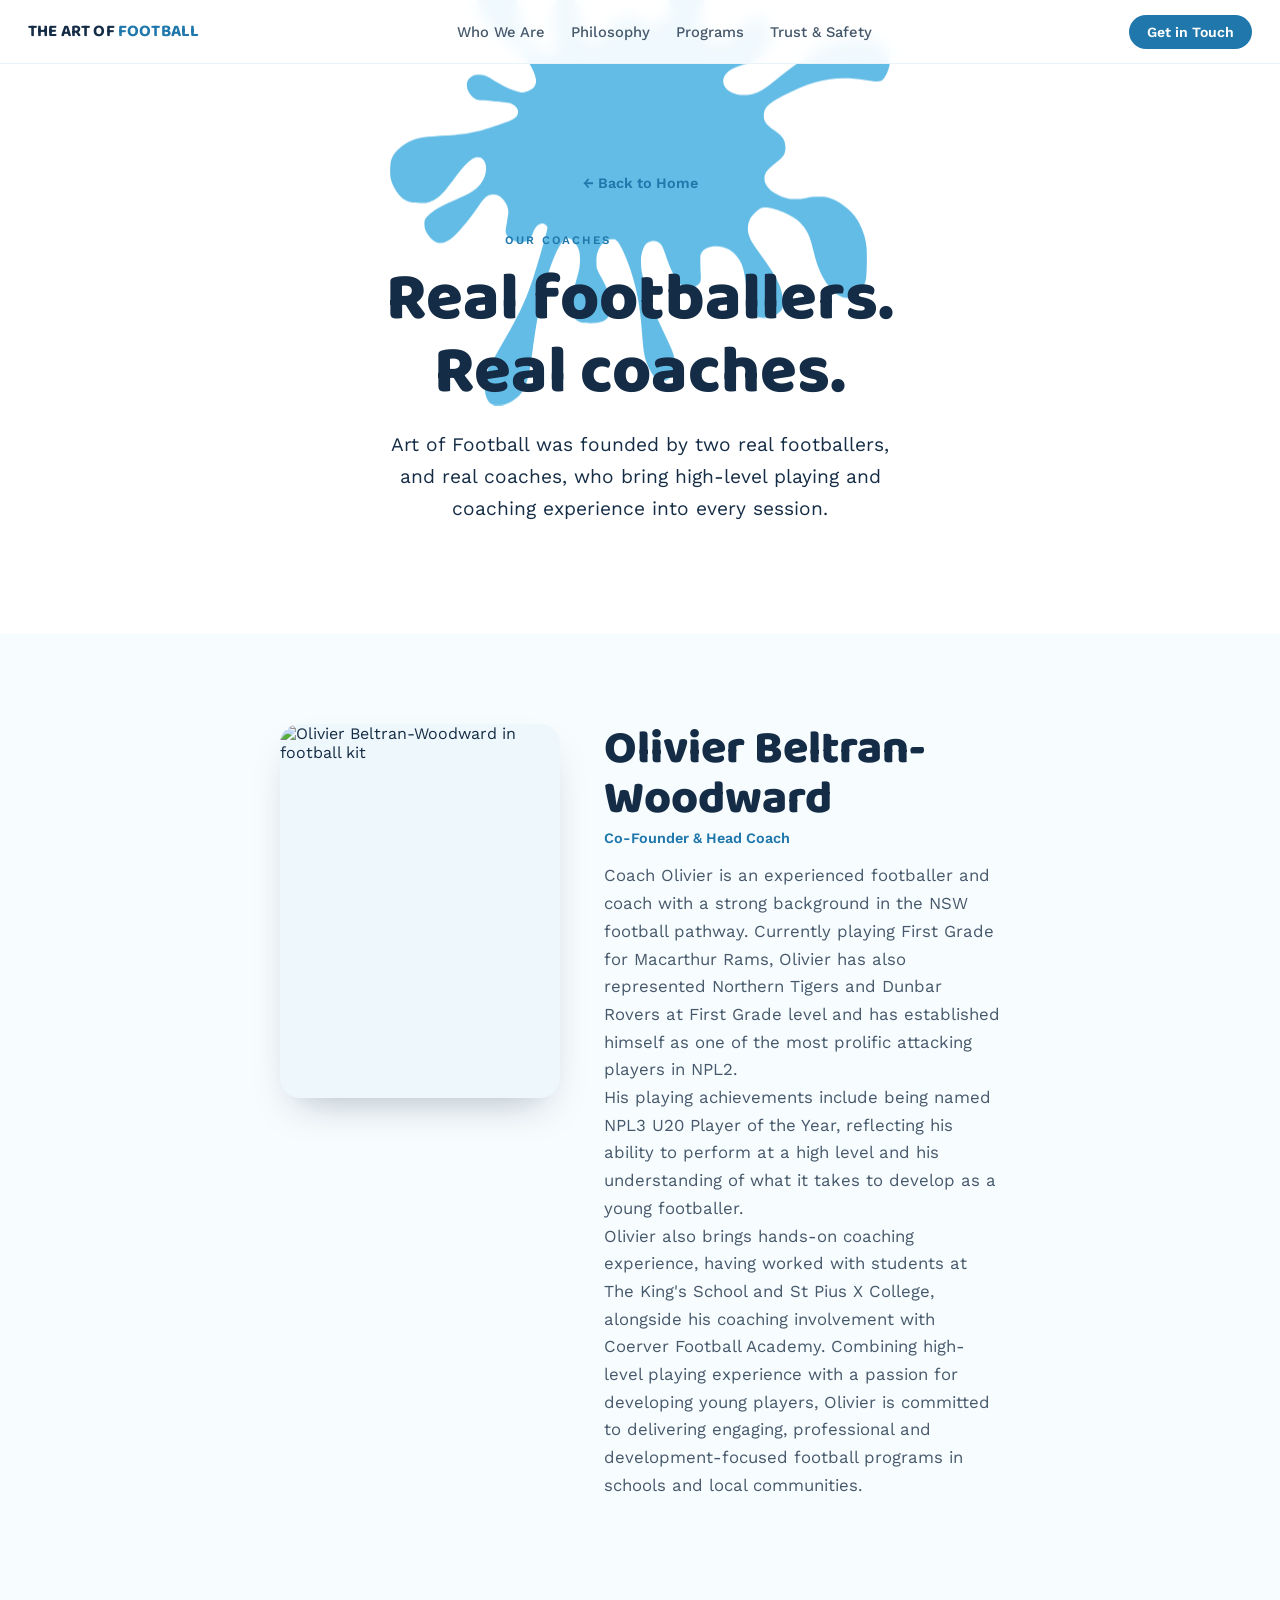
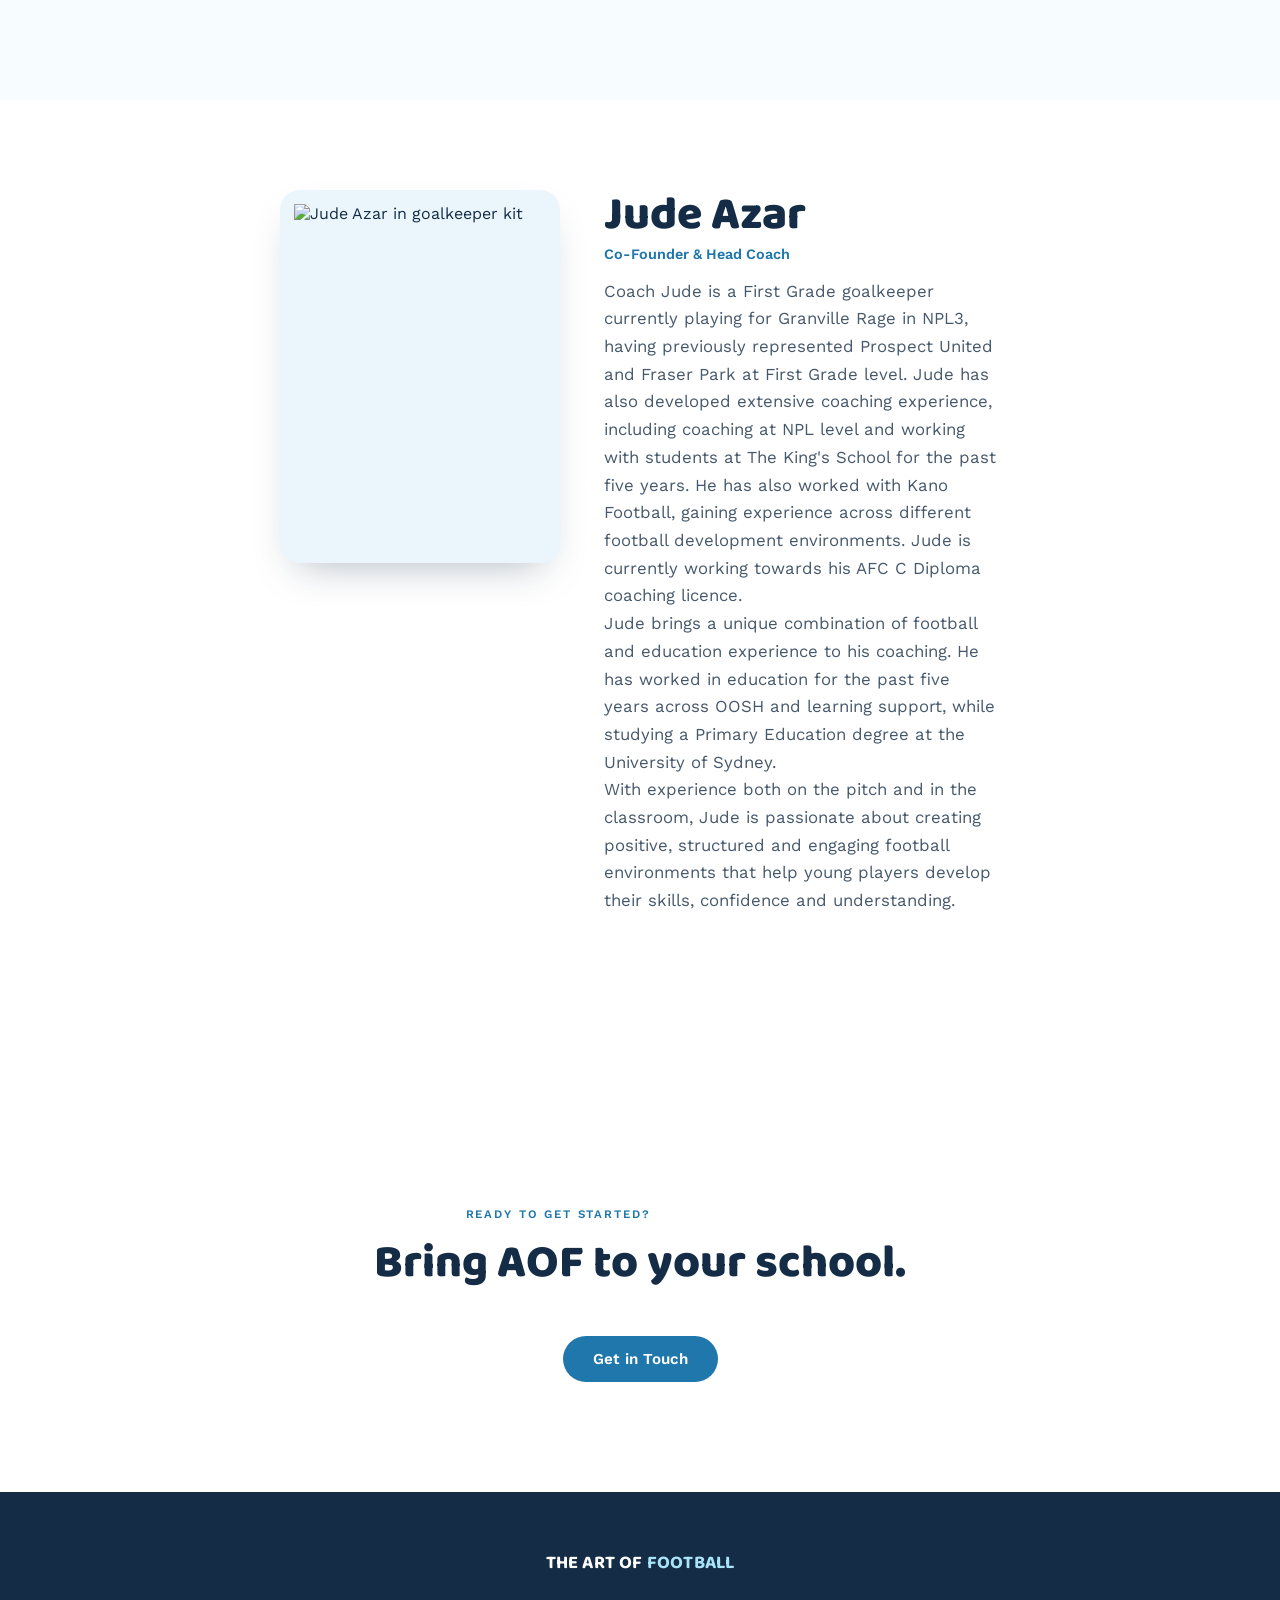
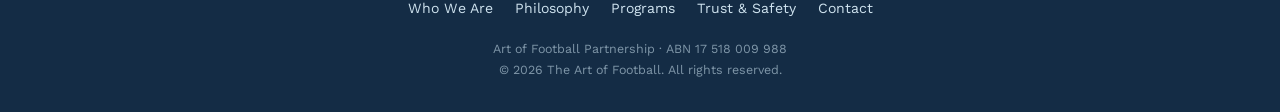
==== coaches.html @ 1afc098d "Add files via upload" ====
<!DOCTYPE html>
<html lang="en">
<head>
<meta charset="UTF-8">
<meta name="viewport" content="width=device-width, initial-scale=1.0">
<title>Our Coaches | The Art of Football</title>
<meta name="description" content="Meet the coaches behind The Art of Football: Olivier Beltran-Woodward and Jude Azar.">
<link rel="preconnect" href="https://fonts.googleapis.com">
<link rel="preconnect" href="https://fonts.gstatic.com" crossorigin>
<link href="https://fonts.googleapis.com/css2?family=Baloo+2:wght@500;700;800&family=Work+Sans:wght@400;500;600&display=swap" rel="stylesheet">
<link rel="stylesheet" href="style.css">
</head>
<body>

<!-- Hidden splash defs, reused across sections via <use> -->
<svg width="0" height="0" style="position:absolute" aria-hidden="true">
<defs>
<g id="splash-hero" transform="translate(0.000000,1280.000000) scale(0.100000,-0.100000)" stroke="none">
<path d="M8175 12786 c-280 -68 -666 -492 -845 -926 -111 -270 -214 -833 -300
-1647 -22 -206 -43 -303 -84 -397 -103 -232 -335 -420 -535 -433 -91 -6 -143
6 -207 50 -73 49 -107 118 -112 226 -5 108 13 165 109 349 114 217 169 409
169 585 0 120 -21 213 -69 312 -64 131 -125 187 -309 282 -103 53 -149 56
-237 14 -96 -45 -129 -93 -171 -248 -27 -97 -27 -102 -28 -438 -1 -291 -3
-345 -17 -376 -34 -74 -117 -147 -209 -183 -71 -29 -201 -45 -283 -35 -89 10
-127 23 -195 66 -151 96 -272 286 -497 783 -164 362 -198 423 -285 511 -218
221 -487 208 -735 -37 -39 -38 -88 -96 -109 -128 -44 -66 -93 -210 -103 -297
-12 -116 29 -260 137 -484 139 -286 211 -355 498 -475 247 -103 301 -139 343
-233 21 -45 24 -67 24 -172 0 -116 -1 -122 -33 -183 -39 -75 -105 -145 -158
-167 -20 -8 -80 -20 -133 -26 -53 -5 -116 -15 -140 -21 -70 -18 -222 -142
-257 -210 -9 -17 -27 -70 -40 -117 -28 -101 -32 -259 -10 -381 66 -356 65
-333 6 -397 -120 -128 -249 -175 -346 -125 -21 11 -84 59 -139 106 -220 190
-430 307 -680 376 -215 60 -302 97 -390 164 -22 16 -170 159 -330 316 -280
275 -411 396 -455 420 -30 16 -83 -4 -115 -42 -92 -109 -146 -384 -96 -493 40
-89 114 -126 401 -200 284 -74 382 -112 505 -200 118 -83 196 -185 330 -430
48 -88 107 -188 132 -222 75 -107 234 -236 454 -369 154 -93 209 -161 209
-263 0 -26 -8 -42 -35 -67 -80 -75 -248 -105 -482 -86 -382 32 -493 86 -1103
535 -526 387 -572 414 -754 437 -156 19 -304 -27 -373 -118 -36 -48 -80 -177
-89 -262 -10 -99 40 -272 113 -390 50 -79 370 -394 468 -459 150 -100 387
-198 575 -238 62 -13 128 -18 245 -18 170 1 203 6 398 61 306 86 660 67 990
-53 263 -96 354 -236 266 -411 -39 -78 -82 -115 -211 -179 -141 -70 -264 -114
-469 -168 -96 -25 -204 -57 -241 -71 -87 -33 -168 -92 -207 -151 -41 -61 -75
-173 -75 -243 0 -141 141 -250 323 -250 103 0 139 14 222 88 109 97 424 358
492 408 185 137 407 77 407 -110 0 -71 -26 -137 -165 -411 -232 -457 -352
-642 -609 -940 -434 -502 -517 -619 -587 -825 -67 -201 -85 -381 -54 -532 22
-104 53 -160 147 -266 172 -192 305 -267 549 -308 203 -34 332 7 494 155 134
122 205 234 256 406 22 72 24 97 23 260 -1 156 -6 210 -37 400 -50 304 -60
408 -55 549 4 128 14 161 60 202 86 79 196 70 314 -24 135 -108 213 -290 214
-499 0 -160 -19 -232 -153 -569 -137 -346 -189 -543 -191 -734 -1 -132 8 -157
92 -231 89 -80 211 -115 366 -107 98 5 170 39 217 102 36 49 85 199 100 304
27 187 -23 688 -107 1079 -30 138 -30 194 -3 249 75 156 290 196 512 96 89
-41 122 -73 232 -234 174 -254 187 -264 319 -256 161 10 304 125 356 285 32
98 28 137 -25 258 -51 117 -70 196 -55 225 32 59 122 92 183 66 27 -11 52 -48
161 -237 679 -1173 830 -1534 1160 -2771 106 -397 136 -480 215 -596 101 -149
266 -282 402 -323 108 -33 176 -12 265 82 68 74 106 144 156 290 37 112 42
136 46 245 9 258 -66 417 -415 879 -413 547 -588 783 -673 905 -443 643 -782
1322 -806 1615 l-6 70 33 19 c43 25 179 34 258 16 80 -17 187 -72 264 -136
128 -106 241 -269 434 -629 162 -300 288 -433 466 -487 116 -35 194 -10 319
99 146 128 226 239 268 371 36 113 37 138 9 197 -44 94 -292 327 -418 393 -66
35 -216 87 -394 137 -176 49 -216 71 -322 179 -140 142 -195 252 -202 406 -5
82 -4 87 27 133 88 131 175 129 539 -10 502 -192 1027 -515 1531 -943 277
-235 314 -266 410 -337 177 -130 295 -188 487 -239 127 -34 232 -37 288 -8 53
27 77 65 116 181 58 174 29 274 -123 425 -79 79 -100 94 -210 147 -68 33 -247
103 -398 155 -548 191 -651 233 -1035 420 -430 209 -630 345 -761 519 -66 87
-127 217 -132 282 -4 52 -3 54 44 106 81 87 159 107 274 73 30 -9 120 -49 200
-89 349 -174 651 -258 834 -231 87 13 139 81 190 247 54 176 38 213 -159 376
-295 245 -358 353 -288 492 59 119 201 236 350 288 70 25 91 28 213 28 113 0
147 -4 210 -23 159 -50 342 -167 666 -427 256 -207 280 -223 343 -241 155 -46
352 61 438 236 43 89 93 263 93 325 0 105 -78 203 -255 321 -207 137 -451 207
-1045 299 -278 43 -348 58 -455 96 -167 60 -297 200 -340 366 -21 80 -20 254
1 299 32 68 180 172 354 250 231 102 401 147 565 148 214 1 359 -53 718 -266
254 -151 435 -231 642 -283 322 -82 579 -47 712 98 70 76 119 236 110 362 -14
209 -109 352 -457 688 -182 177 -291 261 -429 331 -361 184 -627 218 -987 126
-138 -35 -223 -75 -325 -152 -95 -72 -169 -157 -292 -338 -150 -220 -253 -310
-457 -396 -138 -58 -228 -77 -344 -72 -82 3 -111 9 -157 30 -161 74 -212 221
-174 506 22 162 17 270 -13 333 -12 25 -48 71 -79 102 -120 120 -211 137 -478
92 -179 -31 -254 -30 -333 5 -97 43 -178 155 -201 277 -23 116 55 422 204 804
145 372 322 654 569 907 129 133 243 230 437 375 168 125 235 189 244 234 4
15 13 43 21 61 19 44 18 84 -6 167 -35 124 -96 231 -180 315 -41 42 -98 88
-126 102 -102 55 -221 70 -329 44z"/>
</g>
<g id="splash-coach" transform="translate(0.000000,1211.000000) scale(0.100000,-0.100000)" stroke="none">
<path d="M4265 12096 c-115 -37 -252 -142 -296 -227 -57 -112 -30 -207 142
-495 154 -259 214 -408 228 -562 14 -158 -6 -275 -99 -582 -59 -198 -74 -285
-66 -405 10 -140 32 -280 68 -420 41 -163 41 -249 2 -312 -16 -25 -46 -60 -67
-77 -36 -28 -45 -31 -110 -31 -62 0 -80 5 -134 34 -134 72 -293 237 -434 450
-135 204 -172 348 -279 1081 -94 646 -106 691 -216 846 -124 175 -299 256
-456 210 -70 -20 -155 -83 -210 -156 -46 -62 -114 -199 -135 -275 -21 -73 -31
-343 -22 -545 10 -205 30 -298 111 -501 143 -363 351 -599 690 -783 275 -149
565 -484 698 -806 77 -186 78 -302 4 -389 -61 -71 -245 -148 -324 -135 -67 11
-233 66 -329 108 -91 40 -169 83 -411 225 -163 95 -225 116 -345 116 -64 0
-113 -5 -135 -14 -131 -55 -190 -158 -170 -299 11 -82 43 -143 113 -219 81
-86 133 -109 267 -118 129 -7 581 -52 669 -66 105 -16 201 -80 242 -160 39
-77 11 -175 -65 -231 -86 -64 -300 -146 -674 -257 -416 -125 -592 -154 -1132
-191 -463 -32 -663 -59 -787 -105 -294 -111 -529 -331 -580 -544 -21 -90 -27
-332 -10 -426 43 -232 215 -494 383 -583 101 -53 176 -66 369 -66 158 0 176 2
251 27 44 15 109 45 145 68 144 93 219 174 476 519 291 390 446 537 587 556
211 29 306 -265 176 -545 -111 -237 -278 -360 -763 -562 -346 -144 -529 -252
-665 -393 -79 -81 -92 -112 -92 -219 0 -90 29 -173 92 -265 189 -272 398 -284
666 -39 176 163 469 524 657 812 118 181 221 257 346 256 101 0 171 -32 245
-113 86 -93 144 -229 144 -336 0 -37 -16 -150 -35 -251 -45 -236 -46 -283 -2
-347 46 -69 116 -118 214 -150 72 -23 94 -26 166 -22 85 6 161 31 200 66 22
20 68 109 87 167 67 211 224 305 335 201 27 -25 35 -41 35 -67 0 -63 -226
-866 -352 -1249 -220 -671 -396 -1034 -982 -2033 -226 -385 -264 -484 -273
-707 -8 -193 23 -336 96 -452 22 -34 44 -53 88 -74 52 -26 68 -29 153 -29 116
1 194 20 315 80 163 80 275 191 359 355 92 180 126 332 221 1000 99 699 145
963 226 1312 202 877 490 1538 669 1538 73 0 193 -111 252 -232 49 -99 62
-170 62 -328 -1 -178 -25 -306 -113 -585 -100 -318 -122 -422 -122 -572 0
-199 73 -358 190 -417 71 -36 143 -47 311 -47 284 0 431 63 471 201 19 61 19
429 1 525 -18 93 -83 246 -187 434 -129 234 -130 238 -129 416 1 130 4 161 26
232 66 216 219 351 390 341 64 -3 70 -6 112 -47 81 -79 228 -396 341 -736 160
-479 246 -935 290 -1535 35 -483 59 -653 115 -822 71 -211 211 -428 311 -479
57 -29 131 -25 205 10 156 74 219 197 216 426 -2 183 -35 281 -257 745 -225
470 -269 575 -391 930 -171 495 -217 687 -218 915 -1 130 2 163 24 244 48 182
112 267 220 290 81 18 131 14 188 -15 83 -41 125 -112 197 -334 119 -363 239
-599 383 -752 73 -77 129 -108 194 -108 84 0 217 60 280 127 45 49 52 90 42
263 -5 85 -9 227 -9 315 0 155 1 162 27 212 96 183 436 230 691 96 127 -67
263 -214 326 -355 71 -156 116 -402 161 -873 11 -115 25 -232 31 -260 37 -166
197 -275 405 -275 85 0 179 26 276 77 173 90 220 184 198 398 -35 338 -142
549 -597 1183 -185 258 -222 318 -264 427 -57 146 -48 323 23 459 44 82 184
223 260 260 48 24 69 28 136 27 133 -1 326 -59 537 -161 279 -135 423 -267
534 -488 55 -110 91 -218 151 -463 97 -390 176 -586 333 -824 76 -115 240
-278 322 -321 100 -53 158 -67 246 -62 102 6 182 45 260 125 111 114 162 220
189 393 18 115 25 604 11 761 -14 153 -27 220 -77 374 -78 241 -181 415 -343
576 -159 160 -366 289 -546 341 -70 20 -102 23 -255 23 -156 0 -190 -3 -315
-30 -121 -25 -161 -29 -290 -29 -134 0 -160 3 -240 28 -149 45 -321 135 -404
212 -98 91 -146 185 -145 288 0 131 71 231 271 384 131 99 201 169 232 229 50
99 46 267 -9 380 -36 74 -101 135 -263 251 -133 95 -190 153 -224 230 -21 49
-24 68 -21 142 8 201 108 301 515 512 598 310 1047 438 1542 438 172 0 315
-13 561 -51 232 -36 341 -41 387 -16 65 35 131 140 184 298 30 86 33 104 33
219 0 100 -5 136 -21 182 -63 180 -204 304 -398 352 -350 87 -902 12 -1276
-174 -235 -117 -714 -452 -1214 -850 -374 -298 -501 -365 -739 -389 -207 -21
-402 31 -515 137 -139 131 -134 319 12 447 90 79 192 124 497 220 173 55 344
168 455 302 64 77 138 222 154 301 19 91 13 181 -19 307 -48 191 -77 233 -187
276 -84 32 -171 30 -245 -5 -92 -44 -163 -103 -349 -293 -96 -98 -202 -202
-236 -230 -80 -66 -175 -113 -245 -120 -201 -21 -467 178 -524 389 -20 76 -17
223 6 337 28 140 86 313 221 668 159 417 164 436 163 598 0 112 -3 138 -24
190 -64 167 -184 271 -370 321 -89 24 -319 25 -408 1 -226 -61 -344 -205 -475
-583 -56 -161 -77 -259 -77 -359 0 -106 23 -195 96 -377 35 -86 73 -194 85
-239 19 -73 20 -89 9 -137 -41 -182 -292 -363 -505 -362 -78 1 -118 20 -230
110 -49 40 -108 81 -130 91 -52 23 -203 43 -276 36 -148 -13 -283 -128 -464
-392 -159 -232 -176 -246 -315 -253 -158 -8 -273 39 -318 130 -18 37 -26 75
-34 180 -24 312 -78 537 -174 723 -34 66 -89 173 -123 239 -57 111 -70 145
-94 241 -5 22 -12 294 -16 605 -7 625 -5 610 -71 642 -41 21 -98 22 -155 4z"/>
</g>
</defs>
</svg>

<nav class="site-nav">
  <a href="index.html#top" class="brand-mark">THE ART OF <span>FOOTBALL</span></a>
  <ul class="nav-links">
    <li><a href="index.html#who">Who We Are</a></li>
    <li><a href="index.html#philosophy">Philosophy</a></li>
    <li><a href="index.html#programs">Programs</a></li>
    <li><a href="index.html#trust">Trust &amp; Safety</a></li>
  </ul>
  <a href="index.html#contact" class="nav-cta">Get in Touch</a>
</nav>

<!-- HEADER -->
<section class="section tight" id="top" data-section>
  <div class="wrap">
    <div class="splash-stage">
      <svg class="splash-svg" width="500" height="473" viewBox="0 0 1280.000000 1211.000000" xmlns="http://www.w3.org/2000/svg">
        <use href="#splash-coach" style="fill:var(--splash-2)"/>
      </svg>
    </div>
    <div class="section-content">
      <a href="index.html#who" class="back-link">&larr; Back to Home</a>
      <p class="eyebrow">Our Coaches</p>
      <h1>Real footballers.<br>Real coaches.</h1>
      <p class="lede">Art of Football was founded by two real footballers, and real coaches, who bring high-level playing and coaching experience into every session.</p>
    </div>
  </div>
</section>

<!-- OLIVIER PROFILE -->
<section class="section tight alt-bg" data-section>
  <div class="wrap">
    <div class="coach-profile">
      <div class="coach-photo">
        <img src="assets/olivier.jpg" alt="Olivier Beltran-Woodward in football kit">
      </div>
      <div class="coach-detail">
        <h2>Olivier Beltran-Woodward</h2>
        <span class="coach-role">Co-Founder &amp; Head Coach</span>
        <p>Coach Olivier is an experienced footballer and coach with a strong background in the NSW football pathway. Currently playing First Grade for Macarthur Rams, Olivier has also represented Northern Tigers and Dunbar Rovers at First Grade level and has established himself as one of the most prolific attacking players in NPL2.</p>
        <p>His playing achievements include being named NPL3 U20 Player of the Year, reflecting his ability to perform at a high level and his understanding of what it takes to develop as a young footballer.</p>
        <p>Olivier also brings hands-on coaching experience, having worked with students at The King's School and St Pius X College, alongside his coaching involvement with Coerver Football Academy. Combining high-level playing experience with a passion for developing young players, Olivier is committed to delivering engaging, professional and development-focused football programs in schools and local communities.</p>
      </div>
    </div>
  </div>
</section>

<!-- JUDE PROFILE -->
<section class="section tight" data-section>
  <div class="wrap">
    <div class="coach-profile">
      <div class="coach-photo contain">
        <img src="assets/jude.png" alt="Jude Azar in goalkeeper kit">
      </div>
      <div class="coach-detail">
        <h2>Jude Azar</h2>
        <span class="coach-role">Co-Founder &amp; Head Coach</span>
        <p>Coach Jude is a First Grade goalkeeper currently playing for Granville Rage in NPL3, having previously represented Prospect United and Fraser Park at First Grade level. Jude has also developed extensive coaching experience, including coaching at NPL level and working with students at The King's School for the past five years. He has also worked with Kano Football, gaining experience across different football development environments. Jude is currently working towards his AFC C Diploma coaching licence.</p>
        <p>Jude brings a unique combination of football and education experience to his coaching. He has worked in education for the past five years across OOSH and learning support, while studying a Primary Education degree at the University of Sydney.</p>
        <p>With experience both on the pitch and in the classroom, Jude is passionate about creating positive, structured and engaging football environments that help young players develop their skills, confidence and understanding.</p>
      </div>
    </div>
  </div>
</section>

<!-- CTA -->
<section class="section tight" data-section>
  <div class="wrap">
    <div class="section-content">
      <p class="eyebrow">Ready to get started?</p>
      <h2>Bring AOF to your school.</h2>
      <a href="index.html#contact" class="btn">Get in Touch</a>
    </div>
  </div>
</section>

<footer>
  <a href="index.html#top" class="brand-mark">THE ART OF <span>FOOTBALL</span></a>
  <ul class="footer-links">
    <li><a href="index.html#who">Who We Are</a></li>
    <li><a href="index.html#philosophy">Philosophy</a></li>
    <li><a href="index.html#programs">Programs</a></li>
    <li><a href="index.html#trust">Trust &amp; Safety</a></li>
    <li><a href="index.html#contact">Contact</a></li>
  </ul>
  <p class="footer-meta">
    Art of Football Partnership &middot; ABN 17 518 009 988<br>
    &copy; 2026 The Art of Football. All rights reserved.
  </p>
</footer>

<script>
  const sections = document.querySelectorAll('[data-section]');
  const observer = new IntersectionObserver((entries) => {
    entries.forEach(entry => {
      if (entry.isIntersecting) {
        entry.target.classList.add('in-view');
      }
    });
  }, { threshold: 0.25 });
  sections.forEach(s => observer.observe(s));
  window.addEventListener('load', () => {
    sections[0].classList.add('in-view');
  });
</script>

</body>
</html>
---- style.css ----
:root{
    --bg: #ffffff;
    --ink: #142c45;
    --body-text: #46586b;
    --splash-1: #8fd7f5;
    --splash-2: #63bce6;
    --splash-3: #a9e3f7;
    --splash-4: #4fa8d6;
    --accent: #1f77ab;
    --max-w: 780px;
    --nav-h: 64px;
  }

  *{ box-sizing: border-box; }
  html{ scroll-behavior: smooth; scroll-padding-top: var(--nav-h); }

  body{
    margin:0;
    background: var(--bg);
    color: var(--ink);
    font-family: 'Work Sans', sans-serif;
    -webkit-font-smoothing: antialiased;
    overflow-x: hidden;
  }

  a { color: inherit; }

  .wrap{
    max-width: var(--max-w);
    margin: 0 auto;
    padding: 0 28px;
  }

  /* ---------- Nav ---------- */
  .site-nav{
    position: sticky;
    top: 0;
    z-index: 50;
    height: var(--nav-h);
    display: flex;
    align-items: center;
    justify-content: space-between;
    padding: 0 28px;
    background: rgba(255,255,255,0.9);
    backdrop-filter: blur(8px);
    border-bottom: 1px solid #eaf3f8;
  }
  .brand-mark{
    font-family: 'Baloo 2', sans-serif;
    font-weight: 700;
    font-size: 1.05rem;
    letter-spacing: 0.01em;
    color: var(--ink);
    text-decoration: none;
    white-space: nowrap;
  }
  .brand-mark span{ color: var(--accent); }
  .nav-links{
    display: flex;
    gap: 26px;
    list-style: none;
    margin: 0;
    padding: 0;
  }
  .nav-links a{
    text-decoration: none;
    font-weight: 500;
    font-size: 0.92rem;
    color: var(--body-text);
    transition: color 150ms ease;
  }
  .nav-links a:hover{ color: var(--accent); }
  .nav-cta{
    background: var(--accent);
    color: #fff !important;
    padding: 9px 18px;
    border-radius: 999px;
    font-weight: 600;
    font-size: 0.88rem;
    text-decoration: none;
    white-space: nowrap;
  }
  @media (max-width: 760px){
    .nav-links{ display: none; }
  }

  /* ---------- Section shell ---------- */
  .section{
    position: relative;
    padding: 120px 0 140px;
    text-align: center;
    scroll-margin-top: var(--nav-h);
  }
  .section.tight{ padding: 90px 0 110px; }
  .section.alt-bg{ background: #f7fcfe; }

  .splash-stage{
    position: relative;
    display: inline-block;
    width: 100%;
  }

  .splash-svg{
    position: absolute;
    left: 50%;
    top: 50%;
    transform: translate(-50%, -50%) scale(0);
    z-index: 0;
    pointer-events: none;
    transform-origin: center;
  }
  .splash-svg.rot-a{ transform: translate(-50%, -50%) scale(0) rotate(180deg); }
  .splash-svg.rot-b{ transform: translate(-50%, -50%) scale(0) rotate(-25deg); }
  .splash-svg.rot-c{ transform: translate(-50%, -50%) scale(0) rotate(12deg) scaleX(-1); }

  .section.in-view .splash-svg{
    animation: splat 900ms cubic-bezier(.24,1.4,.4,1) forwards;
  }
  .section.in-view .splash-svg.rot-a{ animation-name: splatA; }
  .section.in-view .splash-svg.rot-b{ animation-name: splatB; }
  .section.in-view .splash-svg.rot-c{ animation-name: splatC; }

  @keyframes splat{
    0%   { transform: translate(-50%, -50%) scale(0) rotate(0deg); opacity: 0; }
    45%  { opacity: 1; }
    60%  { transform: translate(-50%, -50%) scale(1.14) rotate(3deg); }
    80%  { transform: translate(-50%, -50%) scale(0.94) rotate(-1.5deg); }
    100% { transform: translate(-50%, -50%) scale(1) rotate(0deg); opacity: 1; }
  }
  @keyframes splatA{
    0%   { transform: translate(-50%, -50%) scale(0) rotate(180deg); opacity: 0; }
    45%  { opacity: 1; }
    60%  { transform: translate(-50%, -50%) scale(1.14) rotate(177deg); }
    80%  { transform: translate(-50%, -50%) scale(0.94) rotate(181deg); }
    100% { transform: translate(-50%, -50%) scale(1) rotate(180deg); opacity: 1; }
  }
  @keyframes splatB{
    0%   { transform: translate(-50%, -50%) scale(0) rotate(-25deg); opacity: 0; }
    45%  { opacity: 1; }
    60%  { transform: translate(-50%, -50%) scale(1.14) rotate(-22deg); }
    80%  { transform: translate(-50%, -50%) scale(0.94) rotate(-27deg); }
    100% { transform: translate(-50%, -50%) scale(1) rotate(-25deg); opacity: 1; }
  }
  @keyframes splatC{
    0%   { transform: translate(-50%, -50%) scale(0) rotate(12deg) scaleX(-1); opacity: 0; }
    45%  { opacity: 1; }
    60%  { transform: translate(-50%, -50%) scale(1.14) rotate(15deg) scaleX(-1); }
    80%  { transform: translate(-50%, -50%) scale(0.94) rotate(9deg) scaleX(-1); }
    100% { transform: translate(-50%, -50%) scale(1) rotate(12deg) scaleX(-1); opacity: 1; }
  }

  .section-content{
    position: relative;
    z-index: 1;
    opacity: 0;
    transform: translateY(14px);
  }
  .section.in-view .section-content{
    animation: rise 620ms ease-out 520ms forwards;
  }
  @keyframes rise{ to{ opacity: 1; transform: translateY(0); } }

  .eyebrow{
    font-weight: 600;
    font-size: 0.72rem;
    letter-spacing: 0.16em;
    text-transform: uppercase;
    color: var(--accent);
    margin: 0 0 14px;
  }

  h1, h2, h3{
    font-family: 'Baloo 2', sans-serif;
    font-weight: 800;
    line-height: 1.08;
    margin: 0 0 20px;
    color: var(--ink);
  }
  h1{ font-size: clamp(2.6rem, 6vw, 4.2rem); }
  h2{ font-size: clamp(2rem, 4.4vw, 2.9rem); }
  h3{ font-size: 1.25rem; margin-bottom: 8px; }

  p{
    font-size: 1.05rem;
    line-height: 1.65;
    color: var(--body-text);
    max-width: 560px;
    margin: 0 auto;
  }
  .lede{ font-size: 1.2rem; color: var(--ink); max-width: 520px; }

  .btn{
    display: inline-block;
    margin-top: 28px;
    background: var(--accent);
    color: #fff;
    text-decoration: none;
    font-weight: 600;
    font-size: 0.95rem;
    padding: 14px 30px;
    border-radius: 999px;
  }
  .btn.ghost{
    background: transparent;
    color: var(--accent);
    border: 1.5px solid var(--splash-2);
  }

  .coach-grid{
    display: grid;
    grid-template-columns: 1fr 1fr;
    gap: 40px;
    text-align: left;
    margin-top: 20px;
  }
  @media (max-width: 640px){ .coach-grid{ grid-template-columns: 1fr; } }
  .coach-name{
    font-family: 'Baloo 2', sans-serif;
    font-weight: 700;
    font-size: 1.2rem;
    margin: 0 0 8px;
  }
  .coach-grid p{ margin: 0; font-size: 0.98rem; max-width: none; }

  .feature-grid{
    display: grid;
    grid-template-columns: 1fr 1fr;
    gap: 32px;
    text-align: left;
    margin-top: 30px;
  }
  @media (max-width: 640px){ .feature-grid{ grid-template-columns: 1fr; } }
  .feature-grid p{ margin: 0; max-width: none; font-size: 0.98rem; }

  .badge-row{
    display: flex;
    gap: 14px;
    justify-content: center;
    flex-wrap: wrap;
    margin-top: 26px;
  }
  .badge{
    font-weight: 600;
    font-size: 0.85rem;
    color: var(--ink);
    background: #fff;
    border: 1.5px solid var(--splash-2);
    padding: 8px 16px;
    border-radius: 999px;
  }

  .divider{
    width: 40px;
    height: 3px;
    background: var(--splash-2);
    border-radius: 2px;
    margin: 0 auto 60px;
    opacity: 0.5;
  }

  /* ---------- Contact ---------- */
  .contact-form{
    max-width: 460px;
    margin: 30px auto 0;
    text-align: left;
    display: grid;
    gap: 14px;
  }
  .contact-form label{
    font-size: 0.82rem;
    font-weight: 600;
    color: var(--ink);
    display: block;
    margin-bottom: 6px;
  }
  .contact-form input, .contact-form textarea{
    width: 100%;
    padding: 12px 14px;
    border: 1.5px solid #cfe8f4;
    border-radius: 10px;
    font-family: 'Work Sans', sans-serif;
    font-size: 0.95rem;
    color: var(--ink);
    background: #fff;
  }
  .contact-form input:focus, .contact-form textarea:focus{
    outline: 2px solid var(--accent);
    outline-offset: 1px;
  }
  .contact-form textarea{ min-height: 110px; resize: vertical; }
  .contact-form button{
    justify-self: start;
    border: none;
    cursor: pointer;
    font-family: inherit;
  }
  .contact-note{ font-size: 0.8rem; color: #8fa3b3; margin-top: 14px; max-width: none; }

  /* ---------- Footer ---------- */
  footer{
    background: var(--ink);
    color: #cfe3ef;
    padding: 56px 28px 32px;
    text-align: center;
  }
  footer .brand-mark{ color: #fff; font-size: 1.15rem; }
  footer .brand-mark span{ color: var(--splash-3); }
  .footer-links{
    display: flex;
    gap: 22px;
    justify-content: center;
    flex-wrap: wrap;
    list-style: none;
    margin: 22px 0;
    padding: 0;
    font-size: 0.88rem;
  }
  .footer-links a{ text-decoration: none; color: #cfe3ef; }
  .footer-links a:hover{ color: #fff; }
  .footer-meta{
    font-size: 0.78rem;
    color: #7f96a8;
    margin-top: 20px;
    line-height: 1.7;
  }

  /* ---------- Reduced motion ---------- */
  @media (prefers-reduced-motion: reduce){
    .splash-svg, .splash-svg.rot-a, .splash-svg.rot-b, .splash-svg.rot-c{
      animation: none !important;
      transform: translate(-50%, -50%) scale(1) !important;
      opacity: 1 !important;
    }
    .section-content{ animation: none !important; opacity: 1 !important; transform: none !important; }
  }

  /* Keyboard focus visibility */
  a:focus-visible, button:focus-visible{
    outline: 2px solid var(--accent);
    outline-offset: 2px;
  }

/* ---------- Coach profile page ---------- */
.coach-profile{
  display: grid;
  grid-template-columns: 280px 1fr;
  gap: 44px;
  text-align: left;
  align-items: start;
  margin: 0 auto 90px;
  max-width: 720px;
}
@media (max-width: 680px){
  .coach-profile{ grid-template-columns: 1fr; text-align: center; }
  .coach-photo{ margin: 0 auto; }
}
.coach-photo{
  width: 100%;
  aspect-ratio: 3/4;
  border-radius: 20px;
  overflow: hidden;
  background: #eef7fb;
  box-shadow: 0 18px 40px -18px rgba(20,44,69,0.35);
}
.coach-photo img{
  width: 100%;
  height: 100%;
  object-fit: cover;
  display: block;
}
.coach-photo.contain{
  background: #eaf6fc;
}
.coach-photo.contain img{
  object-fit: contain;
  padding: 14px;
}
.coach-detail h2{
  margin-bottom: 6px;
}
.coach-role{
  font-weight: 600;
  color: var(--accent);
  font-size: 0.9rem;
  margin-bottom: 16px;
  display: block;
}
.coach-detail p{
  max-width: none;
  text-align: left;
}
.back-link{
  display: inline-flex;
  align-items: center;
  gap: 6px;
  font-weight: 600;
  font-size: 0.9rem;
  color: var(--accent);
  text-decoration: none;
  margin-bottom: 40px;
}
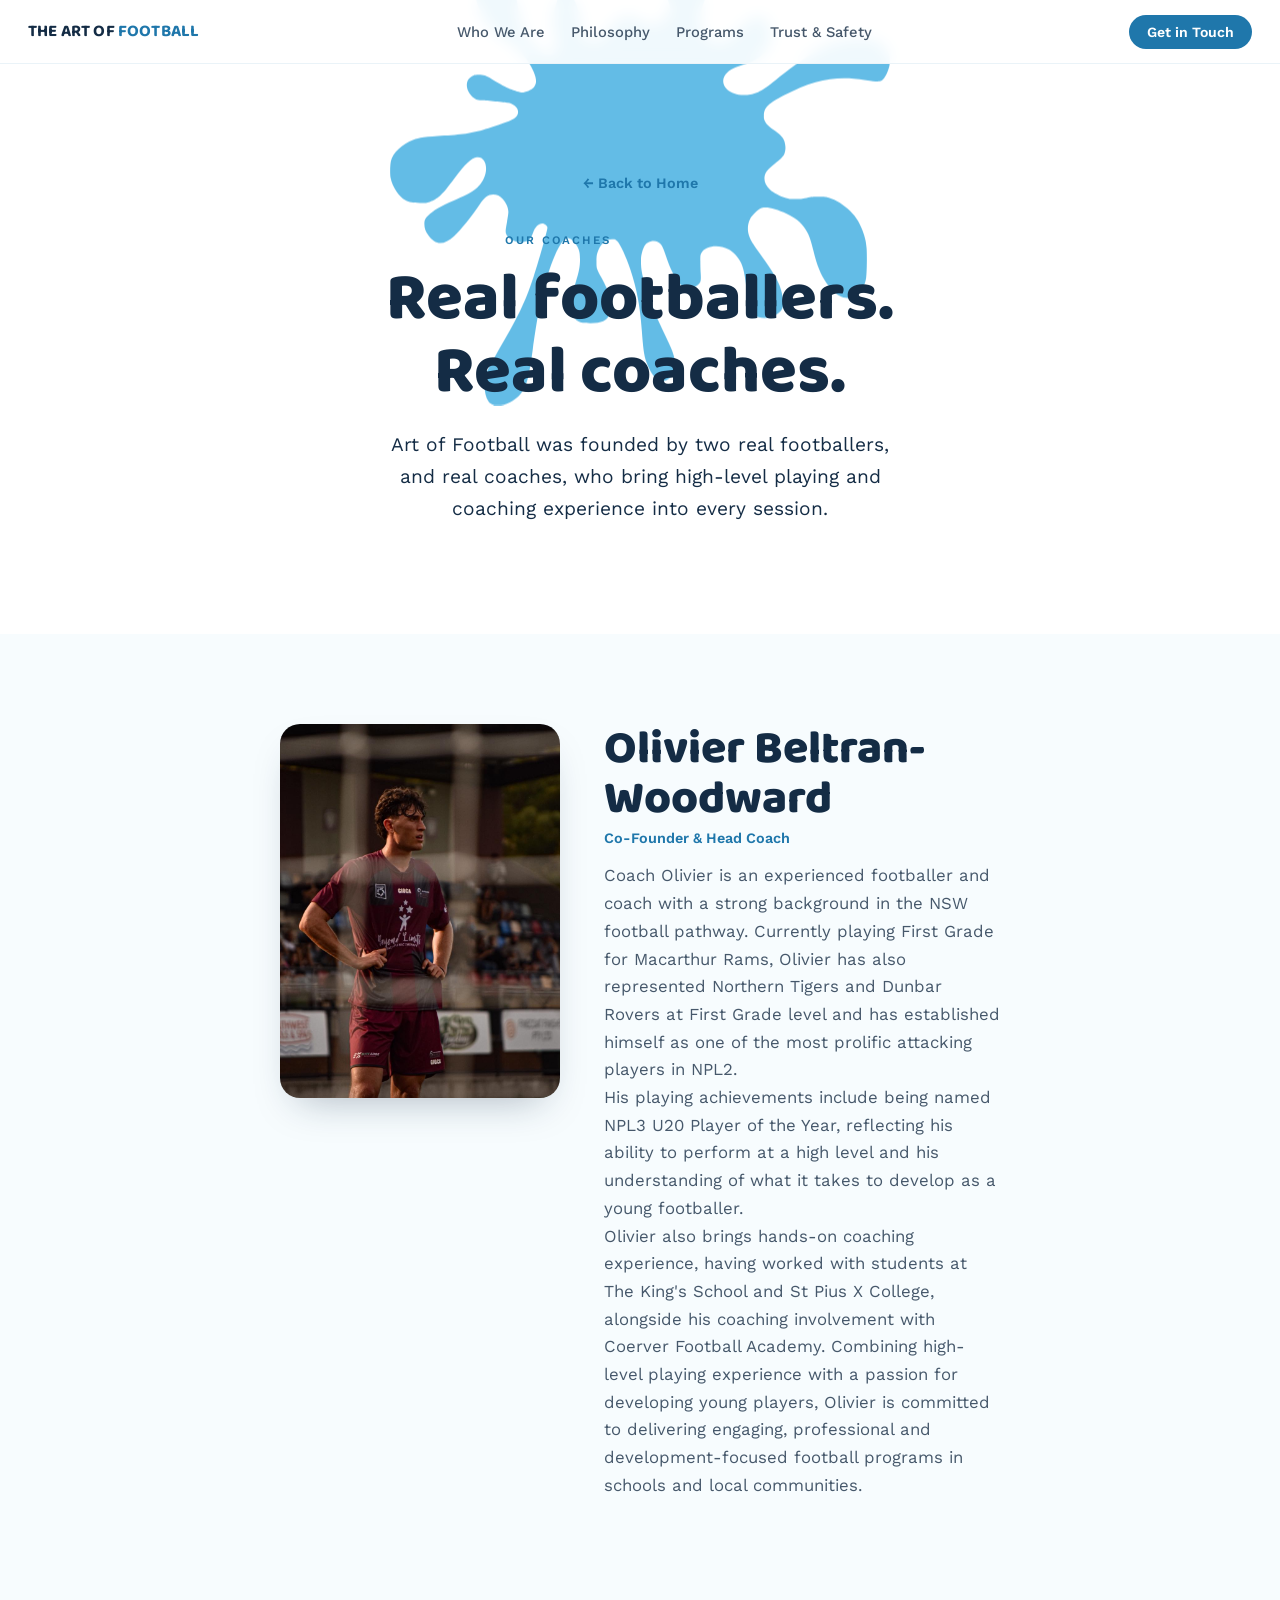
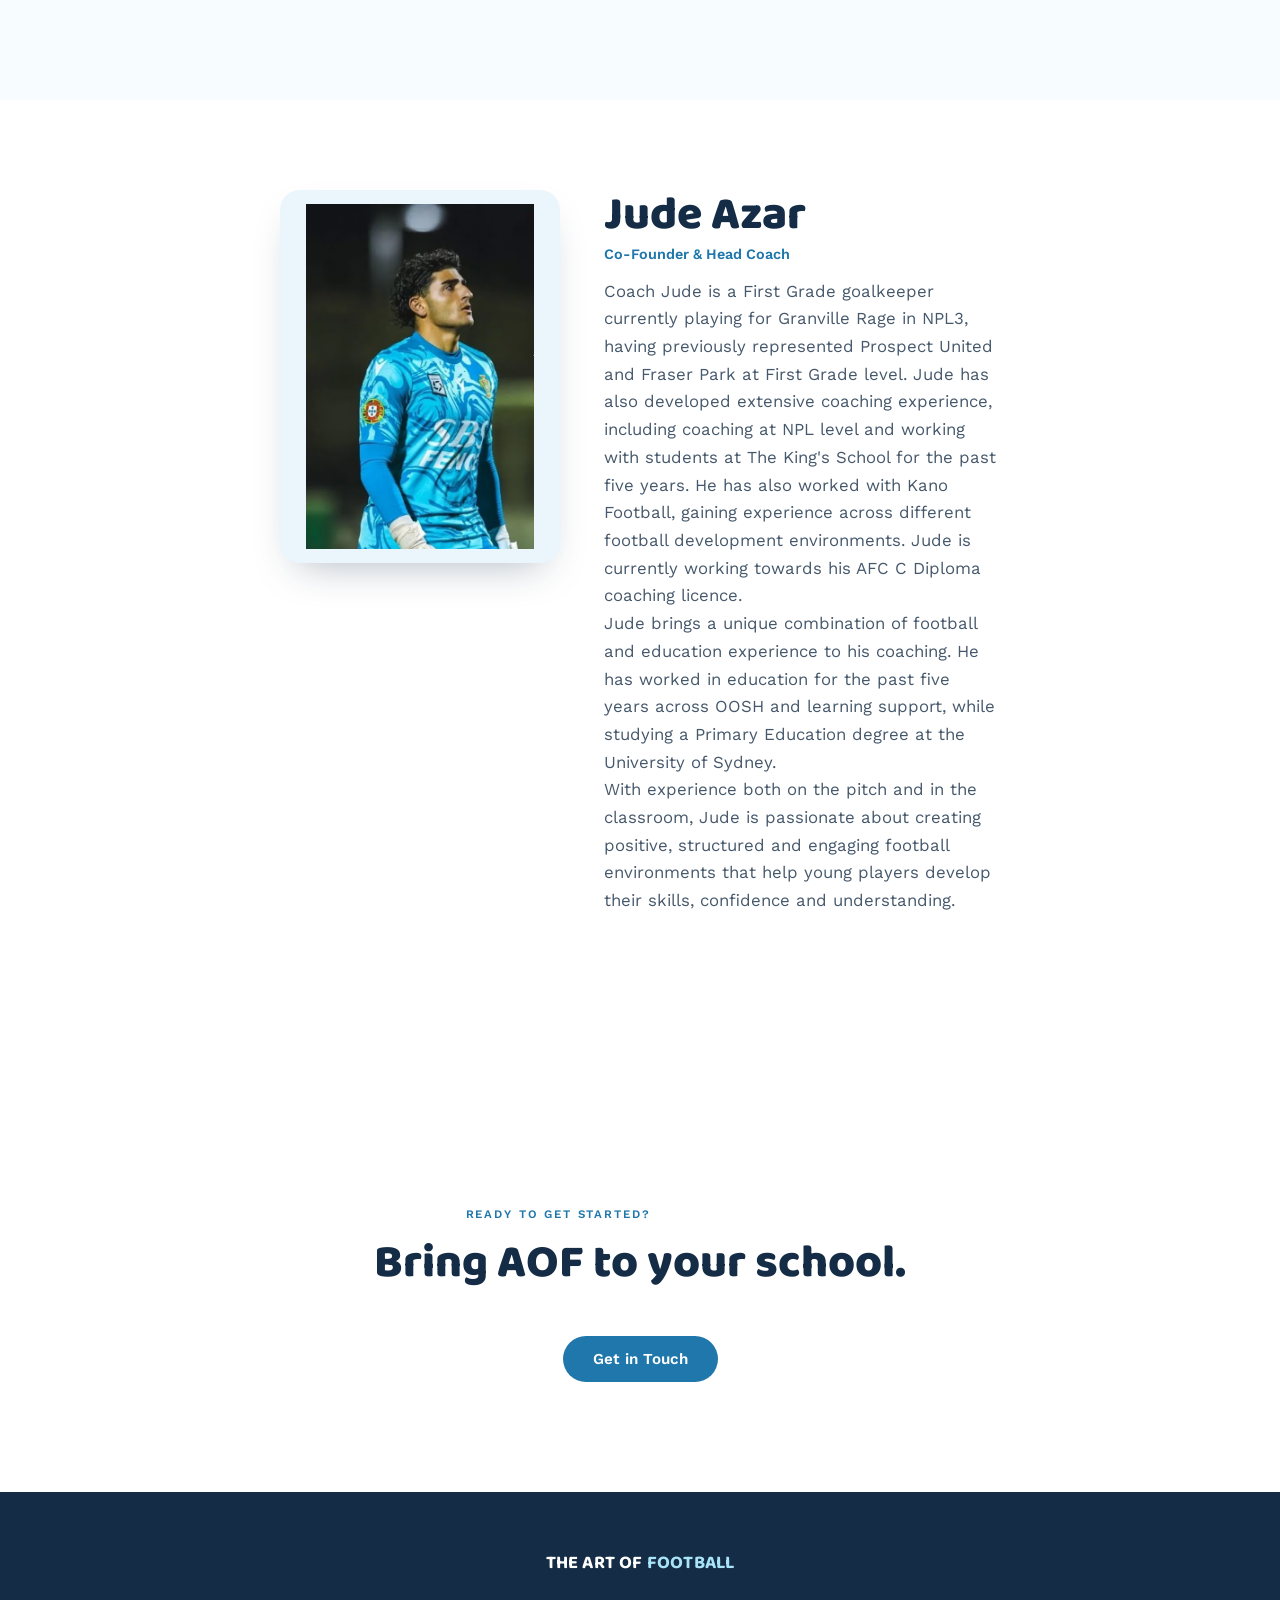
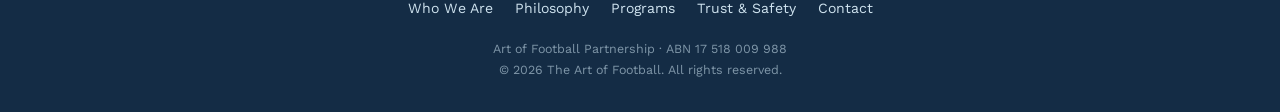
==== commit 9b64a368: "Update coaches.html" ====
--- a/coaches.html
+++ b/coaches.html
@@ -178,7 +178,7 @@
   <div class="wrap">
     <div class="coach-profile">
       <div class="coach-photo">
-        <img src="assets/olivier.jpg" alt="Olivier Beltran-Woodward in football kit">
+        <img src="olivier.jpg" alt="Olivier Beltran-Woodward in football kit">
       </div>
       <div class="coach-detail">
         <h2>Olivier Beltran-Woodward</h2>
@@ -196,7 +196,7 @@
   <div class="wrap">
     <div class="coach-profile">
       <div class="coach-photo contain">
-        <img src="assets/jude.png" alt="Jude Azar in goalkeeper kit">
+        <img src="jude.png" alt="Jude Azar in goalkeeper kit">
       </div>
       <div class="coach-detail">
         <h2>Jude Azar</h2>
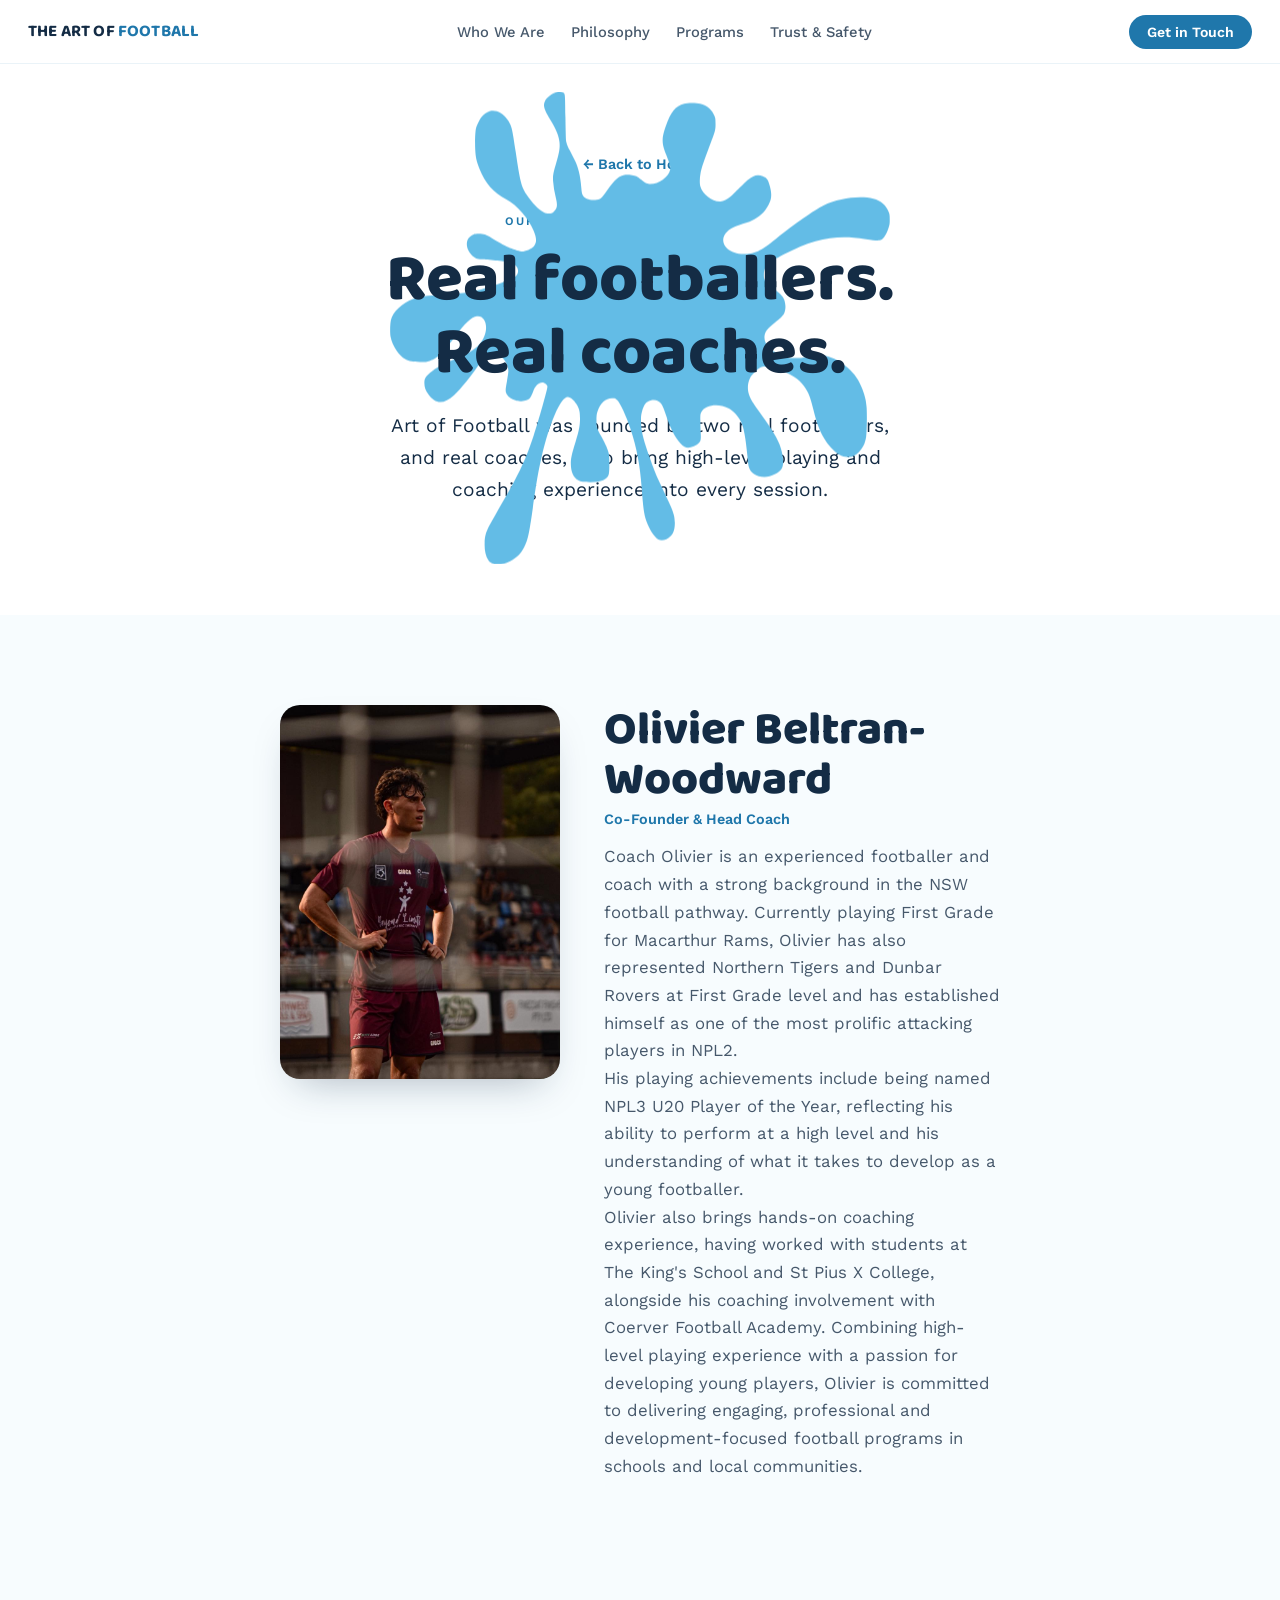
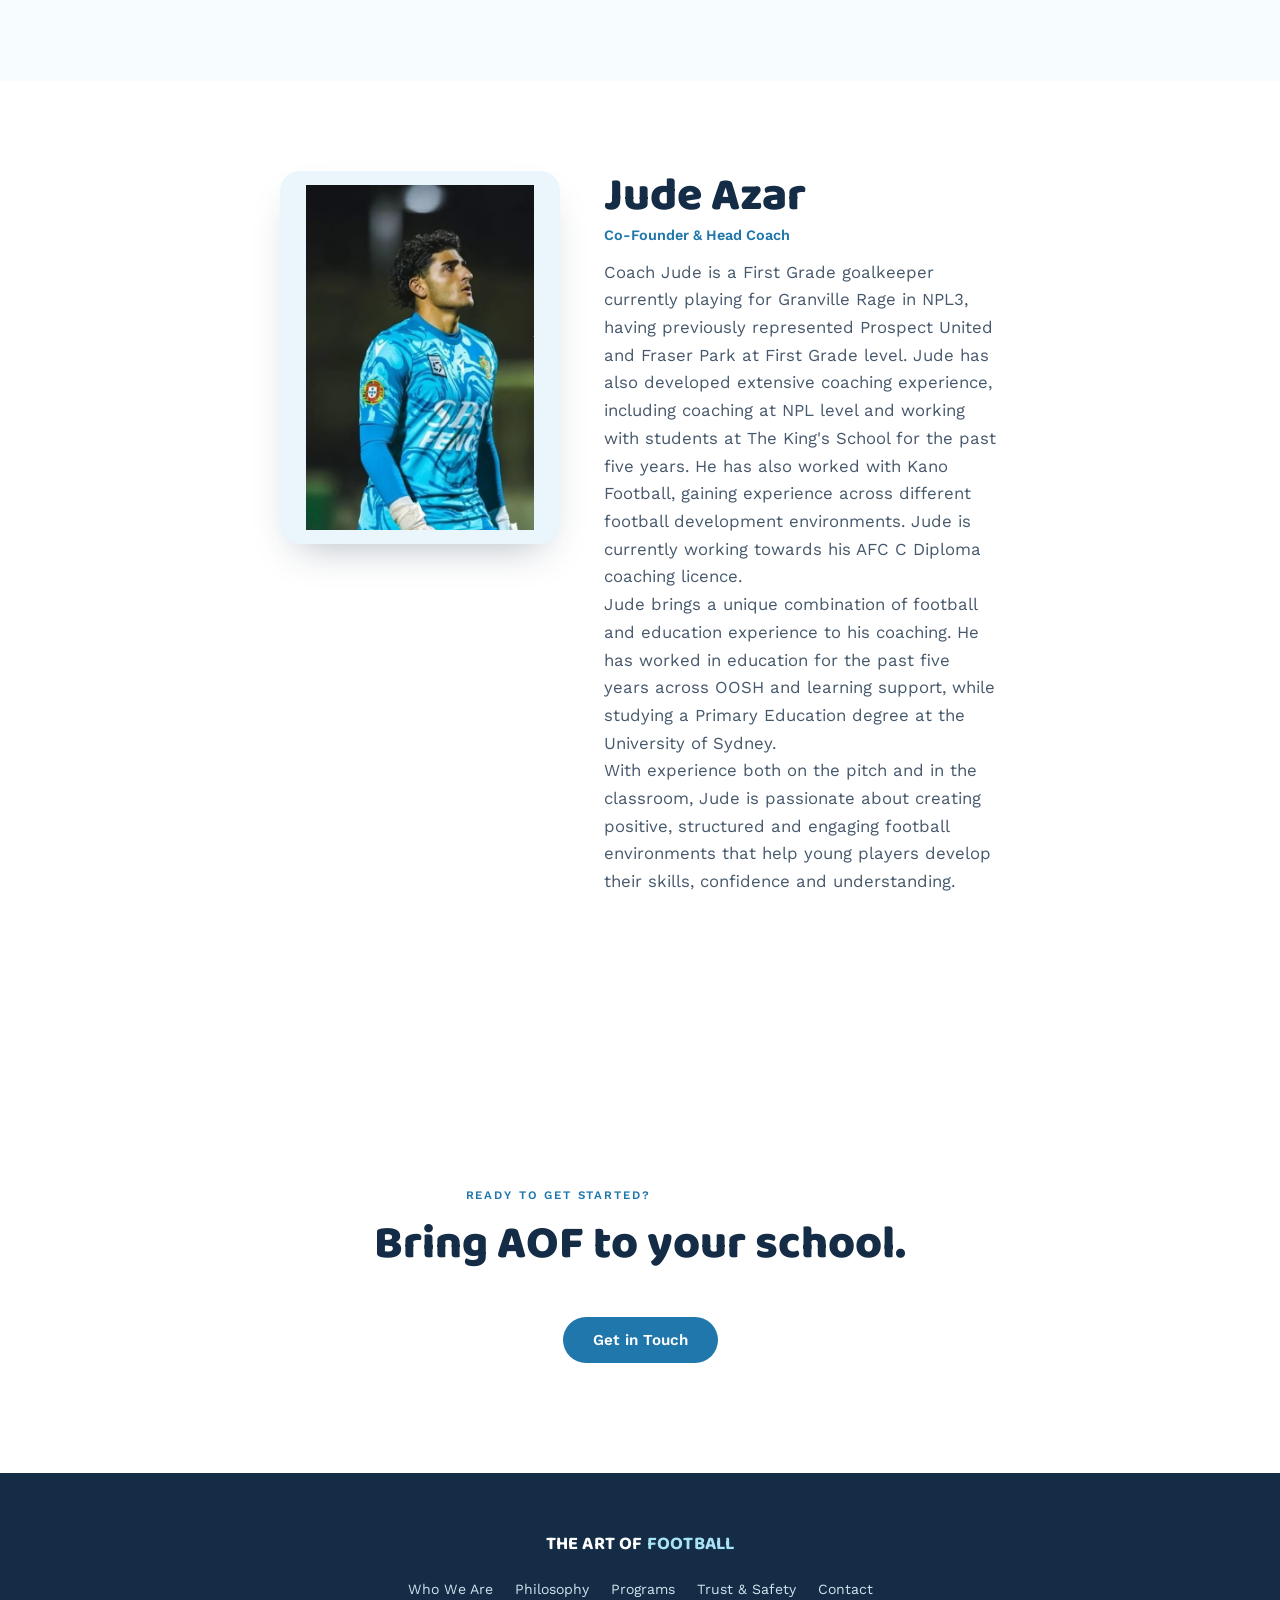
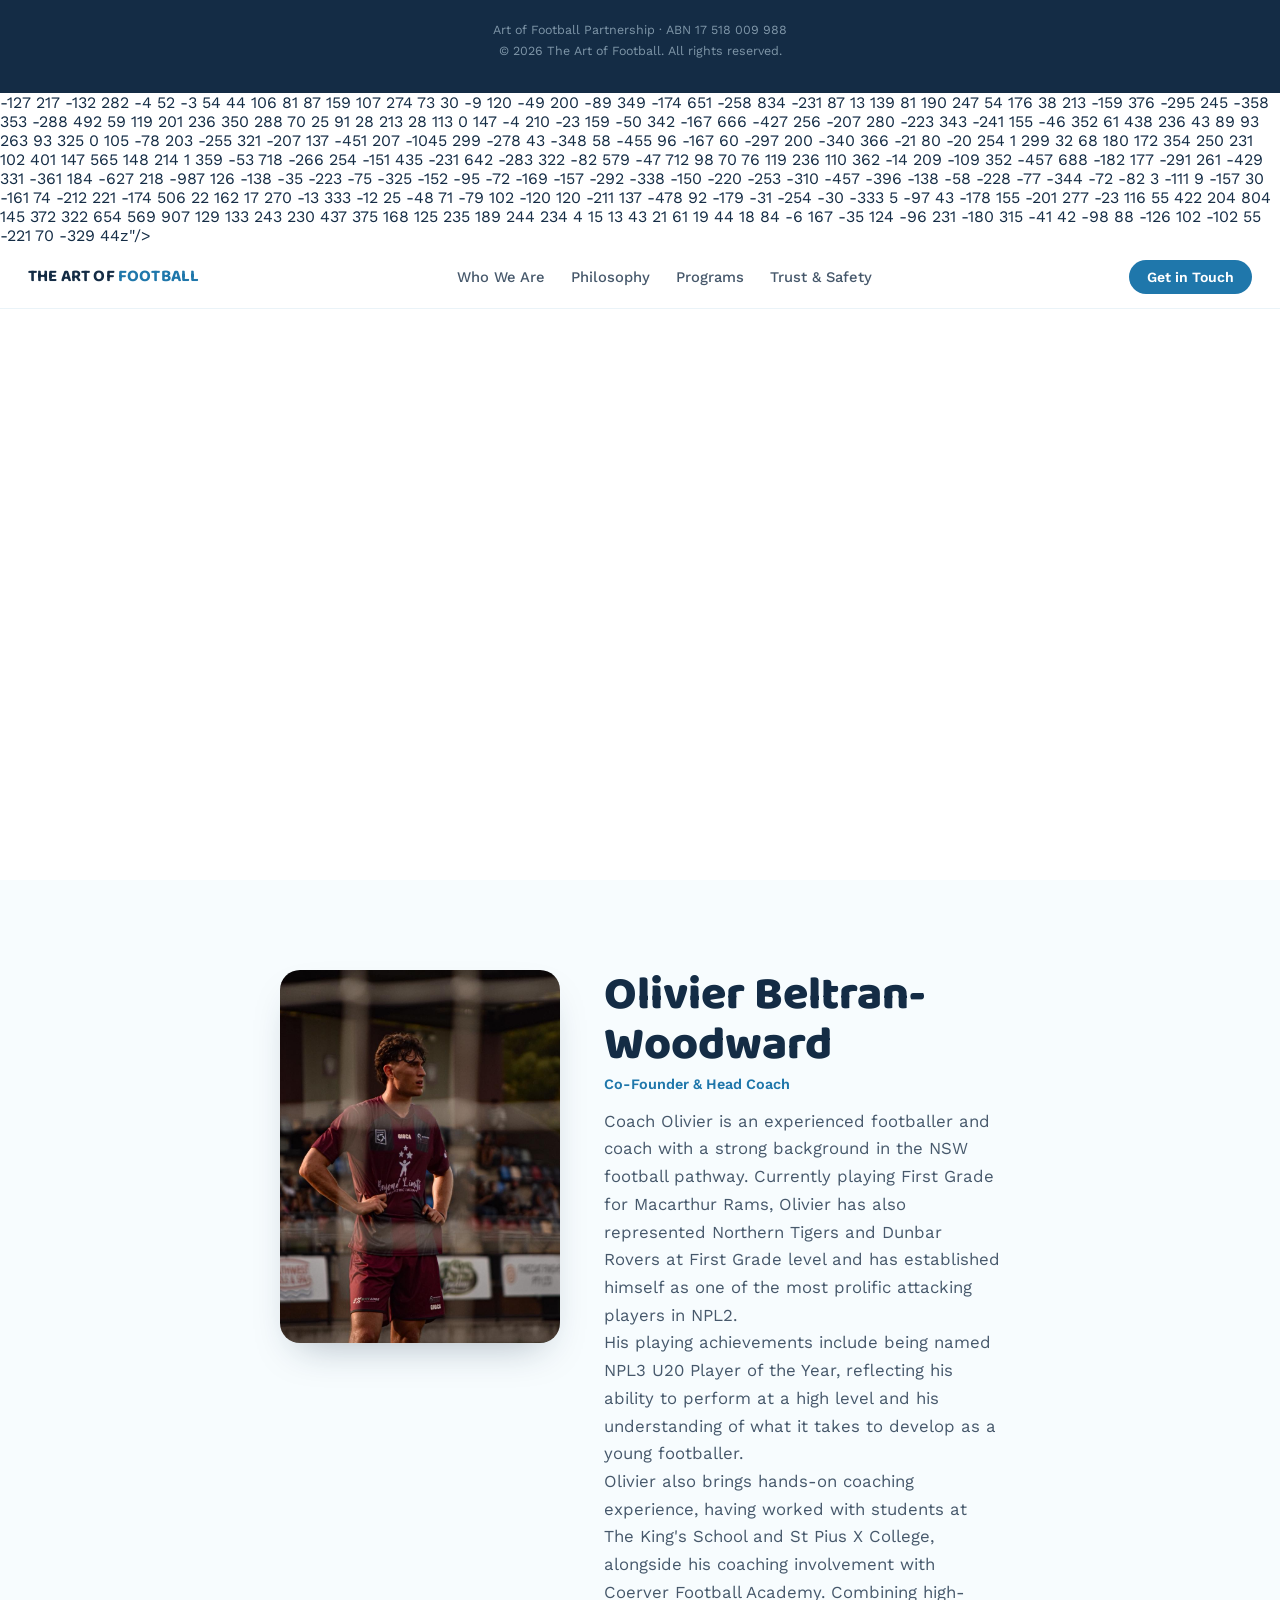
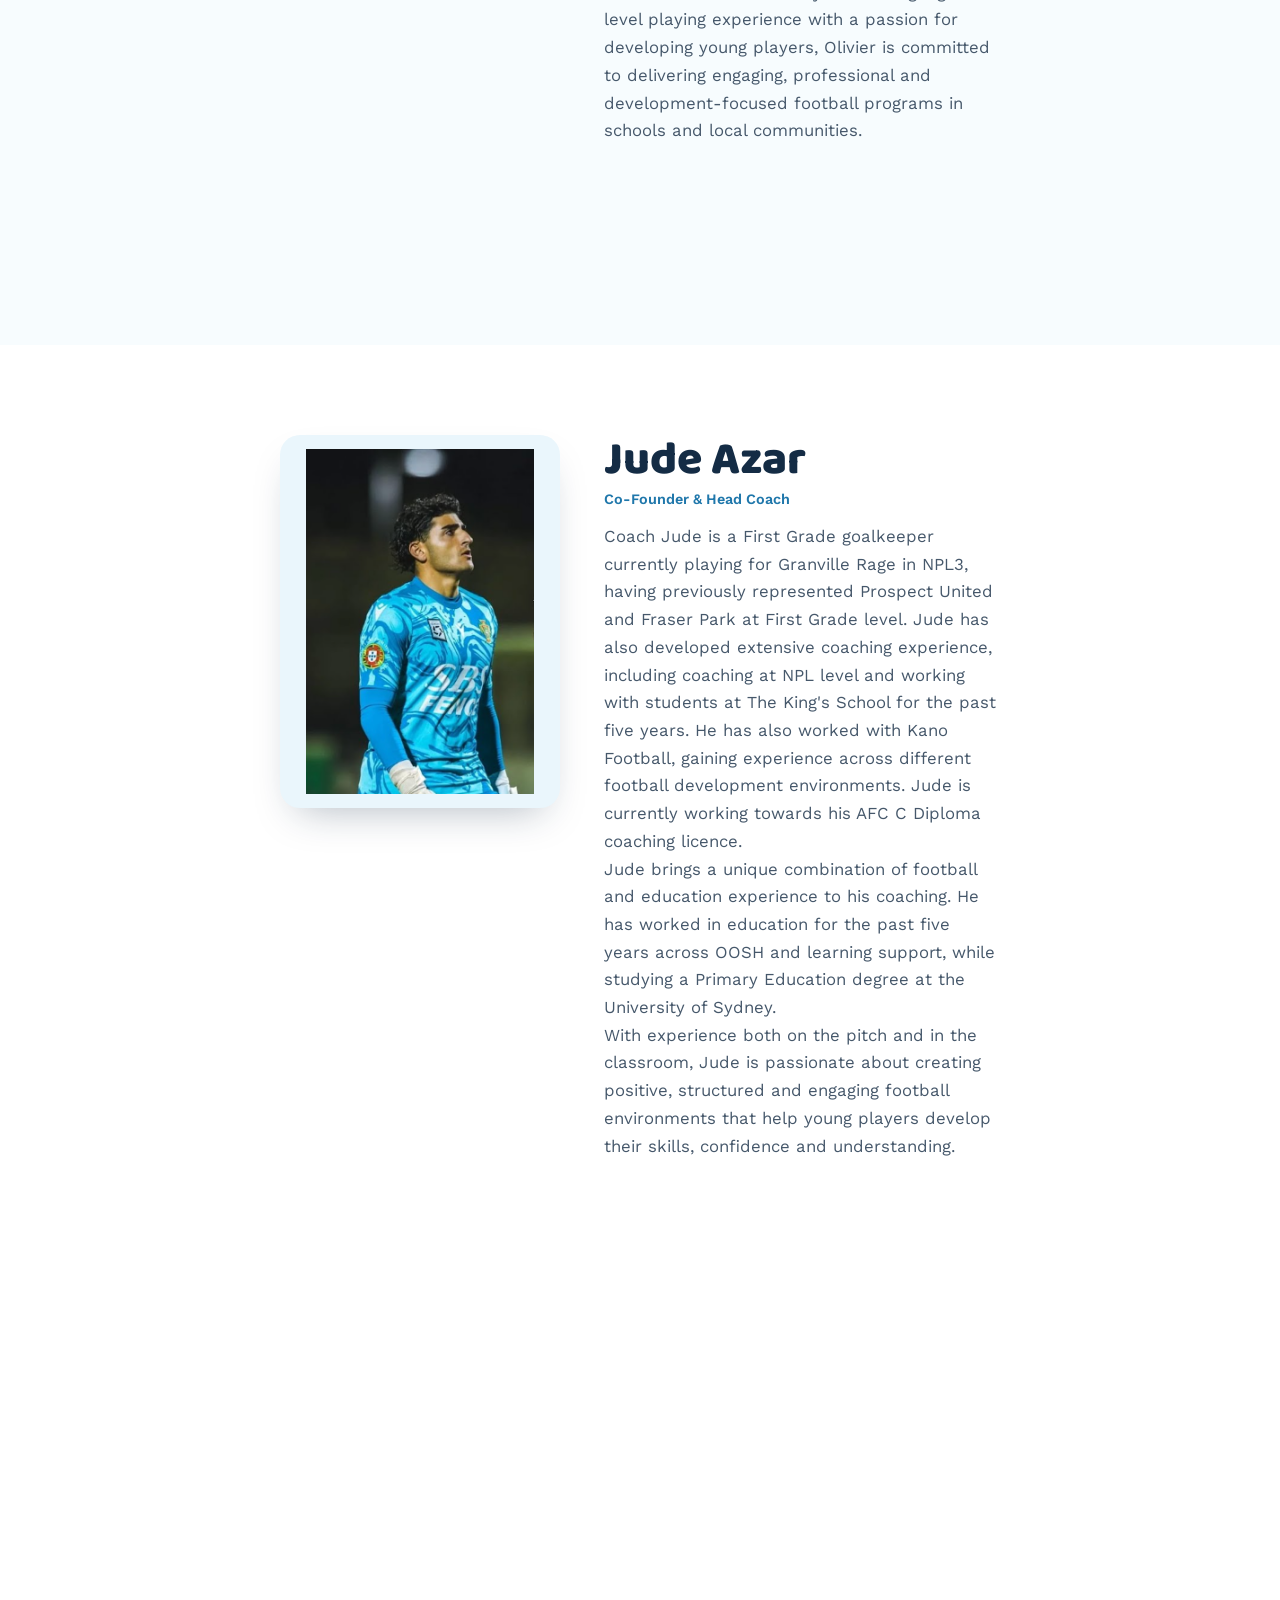
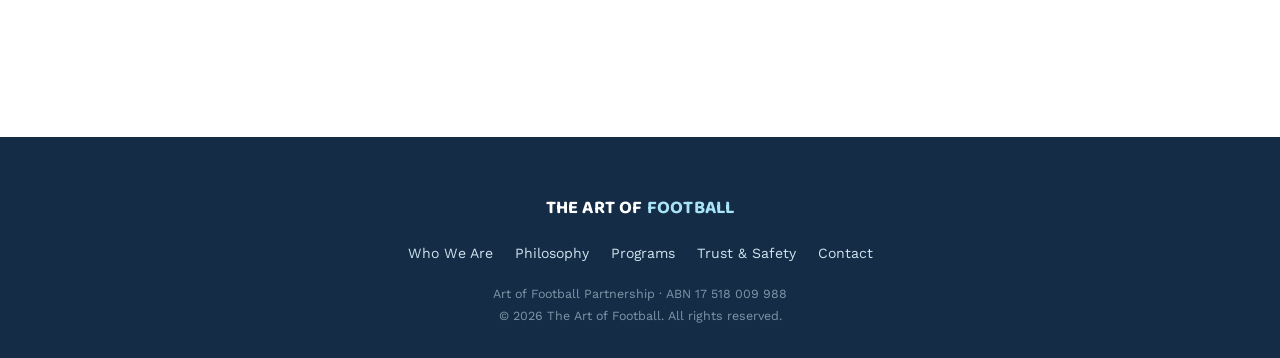
==== commit de3e7e16: "Update coaches.html" ====
--- a/coaches.html
+++ b/coaches.html
@@ -159,15 +159,15 @@
 <!-- HEADER -->
 <section class="section tight" id="top" data-section>
   <div class="wrap">
-    <div class="splash-stage">
-      <svg class="splash-svg" width="500" height="473" viewBox="0 0 1280.000000 1211.000000" xmlns="http://www.w3.org/2000/svg">
-        <use href="#splash-coach" style="fill:var(--splash-2)"/>
-      </svg>
-    </div>
     <div class="section-content">
       <a href="index.html#who" class="back-link">&larr; Back to Home</a>
       <p class="eyebrow">Our Coaches</p>
-      <h1>Real footballers.<br>Real coaches.</h1>
+      <div class="heading-splash">
+        <svg class="splash-svg" width="500" height="473" viewBox="0 0 1280.000000 1211.000000" xmlns="http://www.w3.org/2000/svg">
+          <use href="#splash-coach" style="fill:var(--splash-2)"/>
+        </svg>
+        <h1>Real footballers.<br>Real coaches.</h1>
+      </div>
       <p class="lede">Art of Football was founded by two real footballers, and real coaches, who bring high-level playing and coaching experience into every session.</p>
     </div>
   </div>
@@ -251,4 +251,194 @@
 </script>
 
 </body>
+</html>-127 217 -132 282 -4 52 -3 54 44 106 81 87 159 107 274 73 30 -9 120 -49 200
+-89 349 -174 651 -258 834 -231 87 13 139 81 190 247 54 176 38 213 -159 376
+-295 245 -358 353 -288 492 59 119 201 236 350 288 70 25 91 28 213 28 113 0
+147 -4 210 -23 159 -50 342 -167 666 -427 256 -207 280 -223 343 -241 155 -46
+352 61 438 236 43 89 93 263 93 325 0 105 -78 203 -255 321 -207 137 -451 207
+-1045 299 -278 43 -348 58 -455 96 -167 60 -297 200 -340 366 -21 80 -20 254
+1 299 32 68 180 172 354 250 231 102 401 147 565 148 214 1 359 -53 718 -266
+254 -151 435 -231 642 -283 322 -82 579 -47 712 98 70 76 119 236 110 362 -14
+209 -109 352 -457 688 -182 177 -291 261 -429 331 -361 184 -627 218 -987 126
+-138 -35 -223 -75 -325 -152 -95 -72 -169 -157 -292 -338 -150 -220 -253 -310
+-457 -396 -138 -58 -228 -77 -344 -72 -82 3 -111 9 -157 30 -161 74 -212 221
+-174 506 22 162 17 270 -13 333 -12 25 -48 71 -79 102 -120 120 -211 137 -478
+92 -179 -31 -254 -30 -333 5 -97 43 -178 155 -201 277 -23 116 55 422 204 804
+145 372 322 654 569 907 129 133 243 230 437 375 168 125 235 189 244 234 4
+15 13 43 21 61 19 44 18 84 -6 167 -35 124 -96 231 -180 315 -41 42 -98 88
+-126 102 -102 55 -221 70 -329 44z"/>
+</g>
+<g id="splash-coach" transform="translate(0.000000,1211.000000) scale(0.100000,-0.100000)" stroke="none">
+<path d="M4265 12096 c-115 -37 -252 -142 -296 -227 -57 -112 -30 -207 142
+-495 154 -259 214 -408 228 -562 14 -158 -6 -275 -99 -582 -59 -198 -74 -285
+-66 -405 10 -140 32 -280 68 -420 41 -163 41 -249 2 -312 -16 -25 -46 -60 -67
+-77 -36 -28 -45 -31 -110 -31 -62 0 -80 5 -134 34 -134 72 -293 237 -434 450
+-135 204 -172 348 -279 1081 -94 646 -106 691 -216 846 -124 175 -299 256
+-456 210 -70 -20 -155 -83 -210 -156 -46 -62 -114 -199 -135 -275 -21 -73 -31
+-343 -22 -545 10 -205 30 -298 111 -501 143 -363 351 -599 690 -783 275 -149
+565 -484 698 -806 77 -186 78 -302 4 -389 -61 -71 -245 -148 -324 -135 -67 11
+-233 66 -329 108 -91 40 -169 83 -411 225 -163 95 -225 116 -345 116 -64 0
+-113 -5 -135 -14 -131 -55 -190 -158 -170 -299 11 -82 43 -143 113 -219 81
+-86 133 -109 267 -118 129 -7 581 -52 669 -66 105 -16 201 -80 242 -160 39
+-77 11 -175 -65 -231 -86 -64 -300 -146 -674 -257 -416 -125 -592 -154 -1132
+-191 -463 -32 -663 -59 -787 -105 -294 -111 -529 -331 -580 -544 -21 -90 -27
+-332 -10 -426 43 -232 215 -494 383 -583 101 -53 176 -66 369 -66 158 0 176 2
+251 27 44 15 109 45 145 68 144 93 219 174 476 519 291 390 446 537 587 556
+211 29 306 -265 176 -545 -111 -237 -278 -360 -763 -562 -346 -144 -529 -252
+-665 -393 -79 -81 -92 -112 -92 -219 0 -90 29 -173 92 -265 189 -272 398 -284
+666 -39 176 163 469 524 657 812 118 181 221 257 346 256 101 0 171 -32 245
+-113 86 -93 144 -229 144 -336 0 -37 -16 -150 -35 -251 -45 -236 -46 -283 -2
+-347 46 -69 116 -118 214 -150 72 -23 94 -26 166 -22 85 6 161 31 200 66 22
+20 68 109 87 167 67 211 224 305 335 201 27 -25 35 -41 35 -67 0 -63 -226
+-866 -352 -1249 -220 -671 -396 -1034 -982 -2033 -226 -385 -264 -484 -273
+-707 -8 -193 23 -336 96 -452 22 -34 44 -53 88 -74 52 -26 68 -29 153 -29 116
+1 194 20 315 80 163 80 275 191 359 355 92 180 126 332 221 1000 99 699 145
+963 226 1312 202 877 490 1538 669 1538 73 0 193 -111 252 -232 49 -99 62
+-170 62 -328 -1 -178 -25 -306 -113 -585 -100 -318 -122 -422 -122 -572 0
+-199 73 -358 190 -417 71 -36 143 -47 311 -47 284 0 431 63 471 201 19 61 19
+429 1 525 -18 93 -83 246 -187 434 -129 234 -130 238 -129 416 1 130 4 161 26
+232 66 216 219 351 390 341 64 -3 70 -6 112 -47 81 -79 228 -396 341 -736 160
+-479 246 -935 290 -1535 35 -483 59 -653 115 -822 71 -211 211 -428 311 -479
+57 -29 131 -25 205 10 156 74 219 197 216 426 -2 183 -35 281 -257 745 -225
+470 -269 575 -391 930 -171 495 -217 687 -218 915 -1 130 2 163 24 244 48 182
+112 267 220 290 81 18 131 14 188 -15 83 -41 125 -112 197 -334 119 -363 239
+-599 383 -752 73 -77 129 -108 194 -108 84 0 217 60 280 127 45 49 52 90 42
+263 -5 85 -9 227 -9 315 0 155 1 162 27 212 96 183 436 230 691 96 127 -67
+263 -214 326 -355 71 -156 116 -402 161 -873 11 -115 25 -232 31 -260 37 -166
+197 -275 405 -275 85 0 179 26 276 77 173 90 220 184 198 398 -35 338 -142
+549 -597 1183 -185 258 -222 318 -264 427 -57 146 -48 323 23 459 44 82 184
+223 260 260 48 24 69 28 136 27 133 -1 326 -59 537 -161 279 -135 423 -267
+534 -488 55 -110 91 -218 151 -463 97 -390 176 -586 333 -824 76 -115 240
+-278 322 -321 100 -53 158 -67 246 -62 102 6 182 45 260 125 111 114 162 220
+189 393 18 115 25 604 11 761 -14 153 -27 220 -77 374 -78 241 -181 415 -343
+576 -159 160 -366 289 -546 341 -70 20 -102 23 -255 23 -156 0 -190 -3 -315
+-30 -121 -25 -161 -29 -290 -29 -134 0 -160 3 -240 28 -149 45 -321 135 -404
+212 -98 91 -146 185 -145 288 0 131 71 231 271 384 131 99 201 169 232 229 50
+99 46 267 -9 380 -36 74 -101 135 -263 251 -133 95 -190 153 -224 230 -21 49
+-24 68 -21 142 8 201 108 301 515 512 598 310 1047 438 1542 438 172 0 315
+-13 561 -51 232 -36 341 -41 387 -16 65 35 131 140 184 298 30 86 33 104 33
+219 0 100 -5 136 -21 182 -63 180 -204 304 -398 352 -350 87 -902 12 -1276
+-174 -235 -117 -714 -452 -1214 -850 -374 -298 -501 -365 -739 -389 -207 -21
+-402 31 -515 137 -139 131 -134 319 12 447 90 79 192 124 497 220 173 55 344
+168 455 302 64 77 138 222 154 301 19 91 13 181 -19 307 -48 191 -77 233 -187
+276 -84 32 -171 30 -245 -5 -92 -44 -163 -103 -349 -293 -96 -98 -202 -202
+-236 -230 -80 -66 -175 -113 -245 -120 -201 -21 -467 178 -524 389 -20 76 -17
+223 6 337 28 140 86 313 221 668 159 417 164 436 163 598 0 112 -3 138 -24
+190 -64 167 -184 271 -370 321 -89 24 -319 25 -408 1 -226 -61 -344 -205 -475
+-583 -56 -161 -77 -259 -77 -359 0 -106 23 -195 96 -377 35 -86 73 -194 85
+-239 19 -73 20 -89 9 -137 -41 -182 -292 -363 -505 -362 -78 1 -118 20 -230
+110 -49 40 -108 81 -130 91 -52 23 -203 43 -276 36 -148 -13 -283 -128 -464
+-392 -159 -232 -176 -246 -315 -253 -158 -8 -273 39 -318 130 -18 37 -26 75
+-34 180 -24 312 -78 537 -174 723 -34 66 -89 173 -123 239 -57 111 -70 145
+-94 241 -5 22 -12 294 -16 605 -7 625 -5 610 -71 642 -41 21 -98 22 -155 4z"/>
+</g>
+</defs>
+</svg>
+
+<nav class="site-nav">
+  <a href="index.html#top" class="brand-mark">THE ART OF <span>FOOTBALL</span></a>
+  <ul class="nav-links">
+    <li><a href="index.html#who">Who We Are</a></li>
+    <li><a href="index.html#philosophy">Philosophy</a></li>
+    <li><a href="index.html#programs">Programs</a></li>
+    <li><a href="index.html#trust">Trust &amp; Safety</a></li>
+  </ul>
+  <a href="index.html#contact" class="nav-cta">Get in Touch</a>
+</nav>
+
+<!-- HEADER -->
+<section class="section tight" id="top" data-section>
+  <div class="wrap">
+    <div class="splash-stage">
+      <svg class="splash-svg" width="500" height="473" viewBox="0 0 1280.000000 1211.000000" xmlns="http://www.w3.org/2000/svg">
+        <use href="#splash-coach" style="fill:var(--splash-2)"/>
+      </svg>
+    </div>
+    <div class="section-content">
+      <a href="index.html#who" class="back-link">&larr; Back to Home</a>
+      <p class="eyebrow">Our Coaches</p>
+      <h1>Real footballers.<br>Real coaches.</h1>
+      <p class="lede">Art of Football was founded by two real footballers, and real coaches, who bring high-level playing and coaching experience into every session.</p>
+    </div>
+  </div>
+</section>
+
+<!-- OLIVIER PROFILE -->
+<section class="section tight alt-bg" data-section>
+  <div class="wrap">
+    <div class="coach-profile">
+      <div class="coach-photo">
+        <img src="olivier.jpg" alt="Olivier Beltran-Woodward in football kit">
+      </div>
+      <div class="coach-detail">
+        <h2>Olivier Beltran-Woodward</h2>
+        <span class="coach-role">Co-Founder &amp; Head Coach</span>
+        <p>Coach Olivier is an experienced footballer and coach with a strong background in the NSW football pathway. Currently playing First Grade for Macarthur Rams, Olivier has also represented Northern Tigers and Dunbar Rovers at First Grade level and has established himself as one of the most prolific attacking players in NPL2.</p>
+        <p>His playing achievements include being named NPL3 U20 Player of the Year, reflecting his ability to perform at a high level and his understanding of what it takes to develop as a young footballer.</p>
+        <p>Olivier also brings hands-on coaching experience, having worked with students at The King's School and St Pius X College, alongside his coaching involvement with Coerver Football Academy. Combining high-level playing experience with a passion for developing young players, Olivier is committed to delivering engaging, professional and development-focused football programs in schools and local communities.</p>
+      </div>
+    </div>
+  </div>
+</section>
+
+<!-- JUDE PROFILE -->
+<section class="section tight" data-section>
+  <div class="wrap">
+    <div class="coach-profile">
+      <div class="coach-photo contain">
+        <img src="jude.png" alt="Jude Azar in goalkeeper kit">
+      </div>
+      <div class="coach-detail">
+        <h2>Jude Azar</h2>
+        <span class="coach-role">Co-Founder &amp; Head Coach</span>
+        <p>Coach Jude is a First Grade goalkeeper currently playing for Granville Rage in NPL3, having previously represented Prospect United and Fraser Park at First Grade level. Jude has also developed extensive coaching experience, including coaching at NPL level and working with students at The King's School for the past five years. He has also worked with Kano Football, gaining experience across different football development environments. Jude is currently working towards his AFC C Diploma coaching licence.</p>
+        <p>Jude brings a unique combination of football and education experience to his coaching. He has worked in education for the past five years across OOSH and learning support, while studying a Primary Education degree at the University of Sydney.</p>
+        <p>With experience both on the pitch and in the classroom, Jude is passionate about creating positive, structured and engaging football environments that help young players develop their skills, confidence and understanding.</p>
+      </div>
+    </div>
+  </div>
+</section>
+
+<!-- CTA -->
+<section class="section tight" data-section>
+  <div class="wrap">
+    <div class="section-content">
+      <p class="eyebrow">Ready to get started?</p>
+      <h2>Bring AOF to your school.</h2>
+      <a href="index.html#contact" class="btn">Get in Touch</a>
+    </div>
+  </div>
+</section>
+
+<footer>
+  <a href="index.html#top" class="brand-mark">THE ART OF <span>FOOTBALL</span></a>
+  <ul class="footer-links">
+    <li><a href="index.html#who">Who We Are</a></li>
+    <li><a href="index.html#philosophy">Philosophy</a></li>
+    <li><a href="index.html#programs">Programs</a></li>
+    <li><a href="index.html#trust">Trust &amp; Safety</a></li>
+    <li><a href="index.html#contact">Contact</a></li>
+  </ul>
+  <p class="footer-meta">
+    Art of Football Partnership &middot; ABN 17 518 009 988<br>
+    &copy; 2026 The Art of Football. All rights reserved.
+  </p>
+</footer>
+
+<script>
+  const sections = document.querySelectorAll('[data-section]');
+  const observer = new IntersectionObserver((entries) => {
+    entries.forEach(entry => {
+      if (entry.isIntersecting) {
+        entry.target.classList.add('in-view');
+      }
+    });
+  }, { threshold: 0.25 });
+  sections.forEach(s => observer.observe(s));
+  window.addEventListener('load', () => {
+    sections[0].classList.add('in-view');
+  });
+</script>
+
+</body>
 </html>
--- a/style.css
+++ b/style.css
@@ -101,6 +101,16 @@
     width: 100%;
   }
 
+.heading-splash{
+  position: relative;
+  display: inline-block;
+}
+.heading-splash h1,
+.heading-splash h2{
+  position: relative;
+  z-index: 1;
+}
+
   .splash-svg{
     position: absolute;
     left: 50%;
